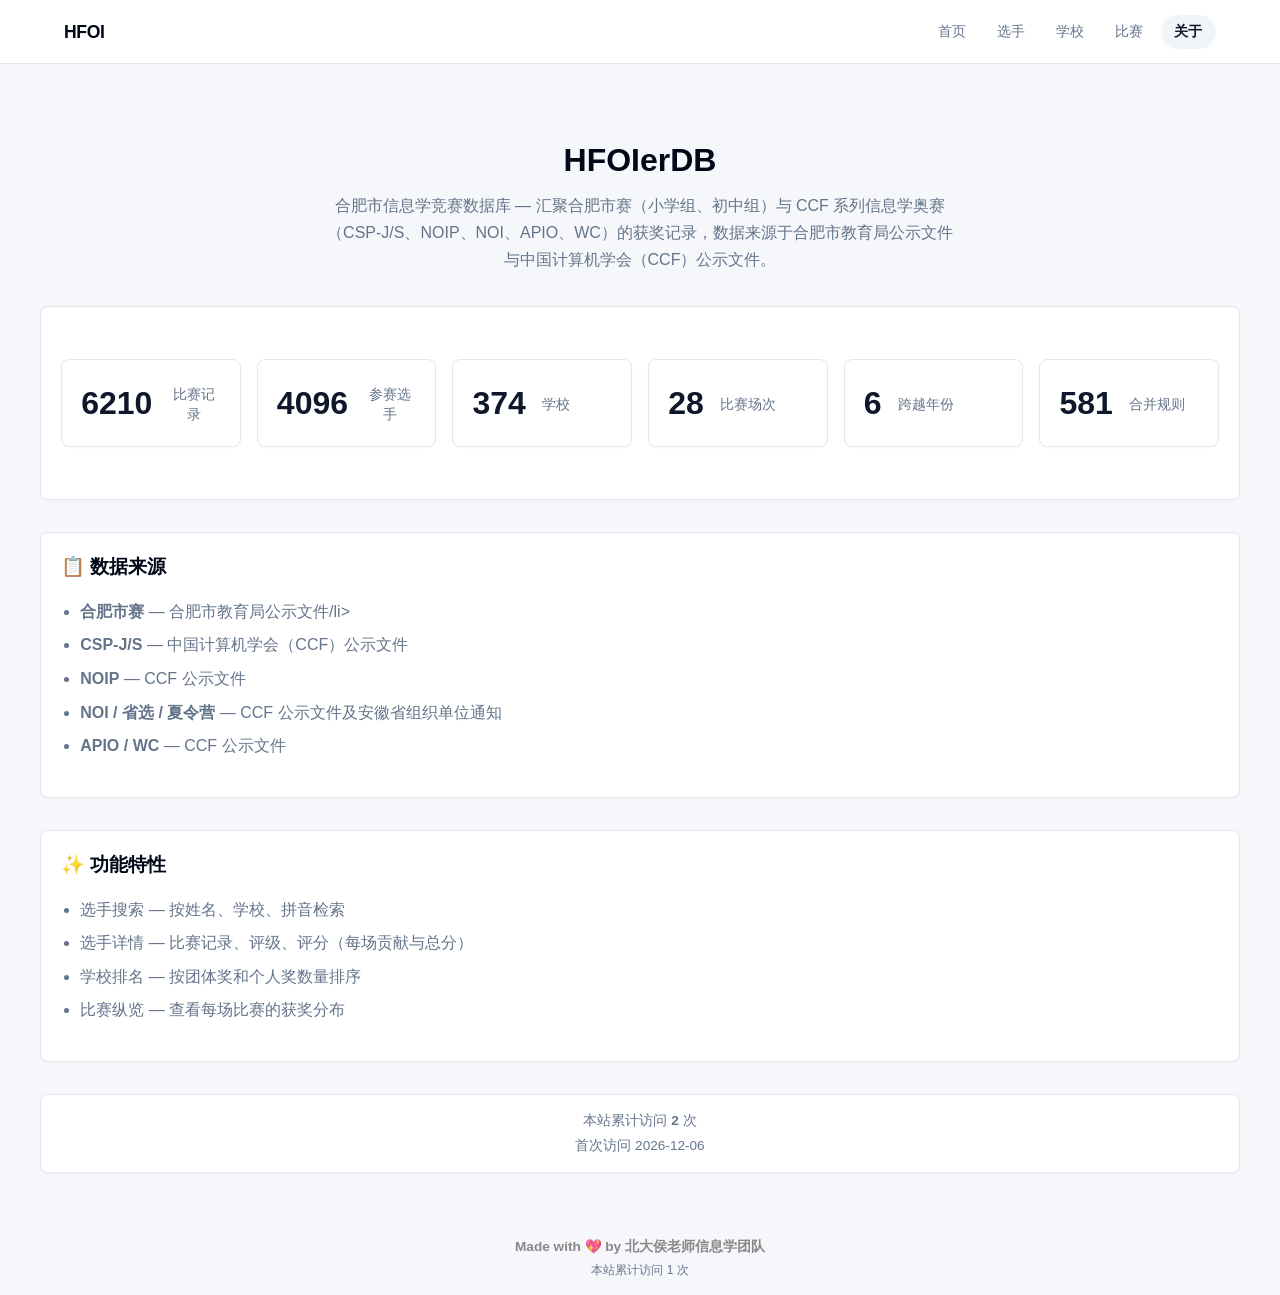
==== hfoi-about.html @ f69800fb "update" ====
<!doctype html>
<html lang="zh-CN">
<head>
  <meta charset="UTF-8"/>
  <meta name="viewport" content="width=device-width, initial-scale=1.0"/>
  <title>HFOIERDB - 关于</title>
  <link rel="stylesheet" href="./styles.css"/>
  <style>
    .about-hero{text-align:center;padding:3rem 1rem 2rem}
    .about-hero h1{font-size:2rem;font-weight:800;margin:0 0 .5rem}
    .about-hero p{color:hsl(var(--muted-foreground));max-width:640px;margin:0 auto;line-height:1.7}
    .stats-grid{display:grid;grid-template-columns:repeat(auto-fit,minmax(150px,1fr));gap:1rem;margin:2rem 0}
    .stat-card{background:hsl(var(--card));border:1px solid hsl(var(--border));border-radius:var(--radius);padding:1.2rem;text-align:center}
    .stat-card .num{font-size:2rem;font-weight:800;color:hsl(var(--primary))}
    .stat-card .label{font-size:.85rem;color:hsl(var(--muted-foreground));margin-top:.3rem}
    .about-section{margin:2rem 0}
    .about-section h2{font-size:1.2rem;font-weight:700;margin:0 0 .8rem}
    .about-section ul{padding-left:1.2rem;color:hsl(var(--muted-foreground));line-height:1.8}
    .about-section li{margin:.3rem 0}
    .visit-info{text-align:center;padding:1rem;font-size:.85rem;color:hsl(var(--muted-foreground))}
  </style>
</head>
<body data-page="about">
<header class="site-header"><div class="container nav-wrap"><a class="brand" href="./index.html">HFOI</a><nav class="nav">
  <a data-nav="home" href="./index.html">首页</a>
  <a data-nav="players" href="./hfoi-players.html">选手</a>
  <a data-nav="schools" href="./hfoi-schools.html">学校</a>
  <a data-nav="contests" href="./hfoi-contests.html">比赛</a>
  <a data-nav="about" href="./hfoi-about.html">关于</a>
</nav></div></header>
<main class="container page">
<div class="about-hero">
  <h1>HFOIerDB</h1>
  <p>合肥市信息学竞赛数据库 — 汇聚合肥市赛（小学组、初中组）与 CCF 系列信息学奥赛（CSP-J/S、NOIP、NOI、APIO、WC）的获奖记录，数据来源于合肥市教育局公示文件与中国计算机学会（CCF）公示文件。</p>
</div>
<div class="panel"><div class="stats-grid" id="statsGrid">
  <div class="stat-card"><span class="num" id="sEntries">—</span><span class="label">比赛记录</span></div>
  <div class="stat-card"><span class="num" id="sPlayers">—</span><span class="label">参赛选手</span></div>
  <div class="stat-card"><span class="num" id="sSchools">—</span><span class="label">学校</span></div>
  <div class="stat-card"><span class="num" id="sContests">—</span><span class="label">比赛场次</span></div>
  <div class="stat-card"><span class="num" id="sYears">—</span><span class="label">跨越年份</span></div>
  <div class="stat-card"><span class="num" id="sMerges">—</span><span class="label">合并规则</span></div>
</div></div>
<div class="about-section panel"><h2>📋 数据来源</h2><ul>
  <li><strong>合肥市赛</strong> — 合肥市教育局公示文件/li>
  <li><strong>CSP-J/S</strong> — 中国计算机学会（CCF）公示文件</li>
  <li><strong>NOIP</strong> — CCF 公示文件</li>
  <li><strong>NOI / 省选 / 夏令营</strong> — CCF 公示文件及安徽省组织单位通知</li>
  <li><strong>APIO / WC</strong> — CCF 公示文件</li>
</ul></div>
<div class="about-section panel"><h2>✨ 功能特性</h2><ul>
  <li>选手搜索 — 按姓名、学校、拼音检索</li>
  <li>选手详情 — 比赛记录、评级、评分（每场贡献与总分）</li>
  <li>学校排名 — 按团体奖和个人奖数量排序</li>
  <li>比赛纵览 — 查看每场比赛的获奖分布</li>
</ul></div>
<div class="panel visit-info" id="visitInfo"><div>加载中⋯</div></div>
</main>
<div class="container footer"><small>Made with 💖 by 北大侯老师信息学团队</small></div>
<script src="./site.js?v=20260621k" defer></script>
<script>
(async function(){
  try{
    const r=await fetch("./data/results.json");
    const d=await r.json();
    const m=await(await fetch("./data/player_merges.json")).json();
    const ns=new Set,ss=new Set,cs=new Set,ys=new Set;
    d.forEach(function(e){ns.add(e.name+"__"+e.school);ss.add(e.school);cs.add(e.contest);if(e.year)ys.add(e.year);});
    document.getElementById("sEntries").textContent=d.length;
    document.getElementById("sPlayers").textContent=ns.size;
    document.getElementById("sSchools").textContent=ss.size;
    document.getElementById("sContests").textContent=cs.size;
    document.getElementById("sYears").textContent=ys.size;
    document.getElementById("sMerges").textContent=m.length;
    var v=localStorage.getItem("hfoi_site_visits")||0;
    var f=localStorage.getItem("hfoi_first");
    if(!f){f=new Date().toISOString().slice(0,10);localStorage.setItem("hfoi_first",f);}
    v=parseInt(v)+1;localStorage.setItem("hfoi_visits",v);
    document.getElementById("visitInfo").innerHTML='<div>本站累计访问 <strong>'+v+'</strong> 次</div><div style="margin-top:4px">首次访问 '+f+'</div>';
  }catch(e){
    document.getElementById("statsGrid").innerHTML='<div class="stat-card" style="grid-column:1/-1;color:hsl(var(--muted-foreground))">加载统计中⋯</div>';
  }
})();
</script>
</body></html>
---- styles.css ----
﻿:root {
  --background: 0 0% 100%;
  --foreground: 222.2 84% 4.9%;
  --card: 0 0% 100%;
  --card-foreground: 222.2 84% 4.9%;
  --primary: 222.2 47.4% 11.2%;
  --primary-foreground: 210 40% 98%;
  --muted: 210 40% 96.1%;
  --muted-foreground: 215.4 16.3% 46.9%;
  --accent: 210 40% 96.1%;
  --accent-foreground: 222.2 47.4% 11.2%;
  --border: 214.3 31.8% 91.4%;
  --ring: 222.2 84% 4.9%;
  --link: 217 91% 60%;
  --radius: 0.5rem;
  --header-height: 64px;
}

* {
  box-sizing: border-box;
}

html {
  -webkit-text-size-adjust: 100%;
  font-feature-settings: normal;
  font-variation-settings: normal;
}

body {
  margin: 0;
  font-family: "Segoe UI", "PingFang SC", "Microsoft YaHei", "Noto Sans SC", sans-serif;
  color: hsl(var(--foreground));
  background-color: #f5f7fa;
  line-height: 1.5;
  -webkit-font-smoothing: antialiased;
}

a {
  color: inherit;
  text-decoration: none;
}

h1, h2, h3 { margin: 0; }
p { margin: 0; }

.container {
  width: 100%;
  max-width: 1200px;
  margin: 0 auto;
  padding: 0 1.5rem;
}

/* ===== Header ===== */
.site-header {
  position: sticky;
  top: 0;
  background: hsla(0, 0%, 100%, 0.92);
  backdrop-filter: blur(8px);
  -webkit-backdrop-filter: blur(8px);
  border-bottom: 1px solid hsl(var(--border));
  z-index: 100;
  height: var(--header-height);
}

.nav-wrap {
  height: var(--header-height);
  display: flex;
  align-items: center;
  justify-content: space-between;
  gap: 1rem;
}

.brand {
  font-size: 1.1rem;
  font-weight: 700;
  color: hsl(var(--foreground));
  letter-spacing: -0.02em;
}

.nav {
  display: flex;
  gap: 0.25rem;
}

.nav a {
  padding: 0.4rem 0.85rem;
  border-radius: 9999px;
  font-size: 0.9rem;
  font-weight: 500;
  color: hsl(var(--muted-foreground));
  transition: all 0.15s ease;
}

.nav a:hover {
  background: hsl(var(--accent));
  color: hsl(var(--accent-foreground));
}

.nav a.active {
  background: hsl(var(--accent));
  color: hsl(var(--primary));
  font-weight: 600;
}

/* ===== Page Layout ===== */
.page {
  padding: 1.5rem 0 2rem;
}

/* ===== Stats Cards Grid ===== */
.stats-grid {
  display: grid;
  grid-template-columns: repeat(3, 1fr);
  gap: 1rem;
  margin-bottom: 1.25rem;
}

.stat-card {
  display: flex;
  align-items: center;
  gap: 1rem;
  background: hsl(var(--card));
  border: 1px solid hsl(var(--border));
  border-radius: var(--radius);
  padding: 1.25rem 1.5rem;
  transition: all 0.15s ease;
  cursor: pointer;
  box-shadow: 0 1px 2px rgba(0,0,0,0.03);
}

.stat-card:hover {
  border-color: hsl(var(--link));
  box-shadow: 0 2px 8px rgba(0,102,255,0.08);
  transform: translateY(-1px);
}

.stat-icon {
  width: 44px;
  height: 44px;
  border-radius: 10px;
  display: flex;
  align-items: center;
  justify-content: center;
  flex-shrink: 0;
}

.stat-icon-blue {
  background: #eef4ff;
  color: #3b82f6;
}

.stat-icon-green {
  background: #ecfdf5;
  color: #10b981;
}

.stat-icon-orange {
  background: #fef7ed;
  color: #f59e0b;
}

.stat-info {
  display: flex;
  flex-direction: column;
  gap: 0.15rem;
}

.stat-value {
  font-size: 1.5rem;
  font-weight: 700;
  line-height: 1.2;
  color: hsl(var(--foreground));
}

.stat-label {
  font-size: 0.85rem;
  color: hsl(var(--muted-foreground));
}

/* ===== Row Split (Notice + Calendar) ===== */
.row-split {
  display: grid;
  grid-template-columns: 1fr 1fr;
  gap: 1rem;
  margin-bottom: 1.25rem;
}

.split-card {
  background: hsl(var(--card));
  border: 1px solid hsl(var(--border));
  border-radius: var(--radius);
  padding: 1.25rem;
  box-shadow: 0 1px 2px rgba(0,0,0,0.03);
}

.split-card-header {
  display: flex;
  align-items: center;
  gap: 0.5rem;
  margin-bottom: 1rem;
}

.split-card-header h2 {
  font-size: 1rem;
  font-weight: 600;
  color: hsl(var(--foreground));
}

.badge {
  display: inline-flex;
  align-items: center;
  font-size: 0.7rem;
  font-weight: 600;
  padding: 0.1rem 0.5rem;
  border-radius: 9999px;
  background: #3b82f6;
  color: #fff;
  line-height: 1.4;
}

.badge-outline {
  background: transparent;
  color: hsl(var(--muted-foreground));
  border: 1px solid hsl(var(--border));
}

/* -- Notice -- */
/* ===== Notice Items ===== */
.notice-list {
  min-height: 60px;
}

.notice-empty {
  color: hsl(var(--muted-foreground));
  font-size: 0.9rem;
  text-align: center;
  padding: 1rem 0;
}

.notice-item {
  padding: 0.6rem 0;
  border-bottom: 1px solid hsl(var(--border));
}

.notice-item:last-child {
  border-bottom: none;
}

.notice-title {
  font-size: 0.9rem;
  font-weight: 600;
  color: hsl(var(--foreground));
  margin-bottom: 0.2rem;
}

.notice-date {
  font-size: 0.75rem;
  color: hsl(var(--muted-foreground));
  display: inline-block;
  margin-bottom: 0.2rem;
}

.notice-content {
  font-size: 0.85rem;
  color: hsl(var(--muted-foreground));
  line-height: 1.5;
}

/* -- Calendar -- */
.calendar-month-header {
  text-align: center;
  margin-bottom: 0.6rem;
}

.calendar-month-label {
  font-size: 0.9rem;
  font-weight: 600;
  color: hsl(var(--foreground));
}

.calendar-weekdays {
  display: grid;
  grid-template-columns: repeat(7, 1fr);
  text-align: center;
  font-size: 0.75rem;
  font-weight: 500;
  color: hsl(var(--muted-foreground));
  margin-bottom: 0.25rem;
}

.calendar-days {
  display: grid;
  grid-template-columns: repeat(7, 1fr);
  text-align: center;
  gap: 2px;
  margin-bottom: 0.75rem;
}

.calendar-day {
  padding: 0.3rem 0;
  font-size: 0.8rem;
  border-radius: 6px;
  color: hsl(var(--foreground));
  transition: background 0.1s;
}

.calendar-day.today {
  background: #3b82f6;
  color: #fff;
  font-weight: 600;
}

.calendar-day.other-month {
  color: #d1d5db;
}

.calendar-events {
  border-top: 1px solid hsl(var(--border));
  padding-top: 0.6rem;
}

.calendar-event {
  display: flex;
  align-items: center;
  gap: 0.4rem;
  font-size: 0.8rem;
  color: hsl(var(--muted-foreground));
}

.event-dot {
  width: 6px;
  height: 6px;
  border-radius: 50%;
  background: #3b82f6;
  flex-shrink: 0;
}

/* ===== Rank Section ===== */
.rank-section {
  margin-bottom: 1.25rem;
}

.rank-header {
  display: flex;
  align-items: center;
  justify-content: space-between;
  margin-bottom: 0.85rem;
}

.rank-header h2 {
  font-size: 1.1rem;
  font-weight: 600;
}

/* ===== Tab Group ===== */
.tab-group {
  display: inline-flex;
  background: #f0f2f5;
  border-radius: 8px;
  padding: 2px;
}

.tab-btn {
  border: none;
  background: transparent;
  font-size: 0.85rem;
  font-weight: 500;
  padding: 0.35rem 1rem;
  border-radius: 6px;
  color: hsl(var(--muted-foreground));
  cursor: pointer;
  transition: all 0.15s ease;
}

.tab-btn.active {
  background: hsl(var(--card));
  color: hsl(var(--primary));
  font-weight: 600;
  box-shadow: 0 1px 2px rgba(0,0,0,0.05);
}

.tab-btn:hover:not(.active) {
  color: hsl(var(--foreground));
}

/* ===== Panel (shared with other pages) ===== */
.panel {
  background: hsl(var(--card));
  border: 1px solid hsl(var(--border));
  border-radius: var(--radius);
  padding: 1.25rem;
  margin-bottom: 1rem;
  box-shadow: 0 1px 2px rgba(0,0,0,0.03);
}

.panel h1 {
  font-size: 1.2rem;
  font-weight: 700;
  margin-bottom: 0.25rem;
}

.sub {
  color: hsl(var(--muted-foreground));
  font-size: 0.9rem;
}

/* ===== Summary ===== */
.summary {
  color: hsl(var(--muted-foreground));
  font-size: 0.85rem;
  margin-bottom: 0.6rem;
}

/* ===== Table ===== */
.table-wrap {
  overflow-x: auto;
}

table {
  width: 100%;
  border-collapse: collapse;
  font-size: 0.9rem;
}

th, td {
  text-align: left;
  border-bottom: 1px solid hsl(var(--border));
  padding: 0.7rem 0.5rem;
}

th {
  font-weight: 600;
  color: hsl(var(--muted-foreground));
  font-size: 0.8rem;
  text-transform: uppercase;
  letter-spacing: 0.02em;
  background: transparent;
}

tr:last-child td {
  border-bottom: none;
}

tr:hover td {
  background: hsl(var(--muted));
}

.empty {
  text-align: center;
  color: hsl(var(--muted-foreground));
  padding: 1.5rem 0.5rem;
}

.table-link {
  color: hsl(var(--link));
}

.table-link:hover {
  text-decoration: underline;
}

/* ===== Quick Links ===== */
.quick-links {
  display: flex;
  gap: 0.5rem;
  justify-content: center;
  flex-wrap: wrap;
  padding: 0.5rem 0;
}

.quick-link {
  display: inline-flex;
  align-items: center;
  gap: 0.35rem;
  padding: 0.5rem 1rem;
  font-size: 0.85rem;
  font-weight: 500;
  color: hsl(var(--muted-foreground));
  border: 1px solid hsl(var(--border));
  border-radius: var(--radius);
  transition: all 0.15s ease;
}

.quick-link:hover {
  color: hsl(var(--link));
  border-color: hsl(var(--link));
  background: #eef4ff;
}

/* ===== Footer ===== */
.footer {
  padding: 1rem 1.5rem;
  text-align: center;
  color: hsl(var(--muted-foreground));
  font-size: 0.8rem;
}

/* ===== Controls (shared with other pages) ===== */
.controls-home, .controls-basic {
  display: flex;
  gap: 0.7rem;
  align-items: end;
}

.field {
  display: flex;
  flex-direction: column;
  gap: 0.35rem;
}

.field.grow {
  flex: 1;
}

label {
  font-size: 0.85rem;
  font-weight: 500;
  color: hsl(var(--muted-foreground));
}

input[type="search"],
input[type="text"] {
  height: 2.5rem;
  border: 1px solid hsl(var(--border));
  border-radius: var(--radius);
  padding: 0 0.85rem;
  font-size: 0.9rem;
  background: hsl(var(--card));
  color: hsl(var(--foreground));
  transition: border-color 0.15s ease, box-shadow 0.15s ease;
}

input:focus {
  outline: none;
  border-color: #3b82f6;
  box-shadow: 0 0 0 3px rgba(59, 130, 246, 0.1);
}

input::placeholder {
  color: hsl(var(--muted-foreground));
  opacity: 0.6;
}

/* ===== Responsive ===== */
@media (max-width: 768px) {
  .container {
    padding: 0 1rem;
  }

  .stats-grid {
    grid-template-columns: 1fr;
    gap: 0.75rem;
  }

  .row-split {
    grid-template-columns: 1fr;
  }

  .rank-header {
    flex-direction: column;
    align-items: flex-start;
    gap: 0.5rem;
  }

  .nav-wrap {
    flex-direction: column;
    align-items: flex-start;
    height: auto;
    padding: 0.6rem 0;
  }

  .nav a {
    padding: 0.35rem 0.6rem;
    font-size: 0.85rem;
  }

  .quick-links {
    flex-direction: column;
    align-items: stretch;
  }

  .quick-link {
    justify-content: center;
  }

  .controls-home, .controls-basic {
    flex-direction: column;
    align-items: stretch;
  }

  .stat-card {
    padding: 1rem;
  }
}
.notice-link {
  color: hsl(var(--link));
  text-decoration: none;
}

.notice-link:hover {
  text-decoration: underline;
}

/* ===== Pagination ===== */
.pagination {
  display: flex;
  align-items: center;
  justify-content: center;
  gap: 0.3rem;
  padding: 1rem 0 0.8rem;
  flex-wrap: wrap;
  position: sticky;
  bottom: 0;
  background: hsl(var(--card));
  z-index: 10;
}

.page-btn {
  display: inline-flex;
  align-items: center;
  justify-content: center;
  min-width: 2rem;
  height: 2rem;
  padding: 0 0.5rem;
  font-size: 0.82rem;
  font-weight: 500;
  border: 1px solid hsl(var(--border));
  border-radius: var(--radius);
  background: hsl(var(--card));
  color: hsl(var(--foreground));
  cursor: pointer;
  transition: all 0.12s ease;
}

.page-btn:hover {
  border-color: #3b82f6;
  color: #3b82f6;
}

.page-btn.active {
  background: #3b82f6;
  color: #fff;
  border-color: #3b82f6;
}
/* ===== Player Profile ===== */
.profile-panel {
  display: flex;
  flex-wrap: wrap;
  gap: 0 2rem;
}
.profile-item {
  display: flex;
  align-items: center;
  gap: 0.4rem;
  padding: 0.3rem 0;
}
.profile-label {
  font-weight: 600;
  font-size: 0.85rem;
  color: hsl(var(--muted-foreground));
}
.profile-value {
  font-size: 0.9rem;
  font-family: monospace;
}
/* Rating colors for player names */
.table-link.rl-default { color: inherit; }
.table-link.rl-4 { color: #808080; }
.table-link.rl-5 { color: #008000; }
.table-link.rl-6 { color: #03a89e; }
.table-link.rl-7 { color: #0000ff; }
.table-link.rl-8 { color: #aa00aa; }
.table-link.rl-9 { color: #ff8c00; }
.table-link.rl-10 { color: #ff0000; }

/* Non-link rating colors */
.rl-default { color: inherit; }
.rl-4 { color: #808080; }
.rl-5 { color: #008000; }
.rl-6 { color: #03a89e; }
.rl-7 { color: #0000ff; }
.rl-8 { color: #aa00aa; }
.rl-9 { color: #ff8c00; }
.rl-10 { color: #ff0000; }

.footer small { font-weight: 700; color: #888; font-size: 0.85rem; }

/* Achievement tags */
.achievement-tag { display: inline-block; padding: 3px 10px; margin: 2px 4px; border-radius: 12px; font-size: 0.85rem; font-weight: 600; background: #f0f0f0; color: #333; }

.achievement-grid { display: grid; grid-template-columns: repeat(auto-fill, minmax(140px, 1fr)); gap: 12px; padding: 10px 0; }
.achievement-card { background: #f5f5f5; border-radius: 8px; padding: 15px 10px; text-align: center; font-size: 0.9rem; font-weight: 600; color: #333; border: 1px solid #e0e0e0; }
.achievement-card:hover { background: #eee; transform: translateY(-2px); box-shadow: 0 2px 8px rgba(0,0,0,0.1); transition: all 0.2s; }
/* Achievement panel consistency */
#playerAchievementPanel h2 { margin: 0 0 10px; font-size: 1rem; }
/* Sort indicators */
th.sort-asc::after { content: " ▲"; font-size: 0.7em; }
th.sort-desc::after { content: " ▼"; font-size: 0.7em; }
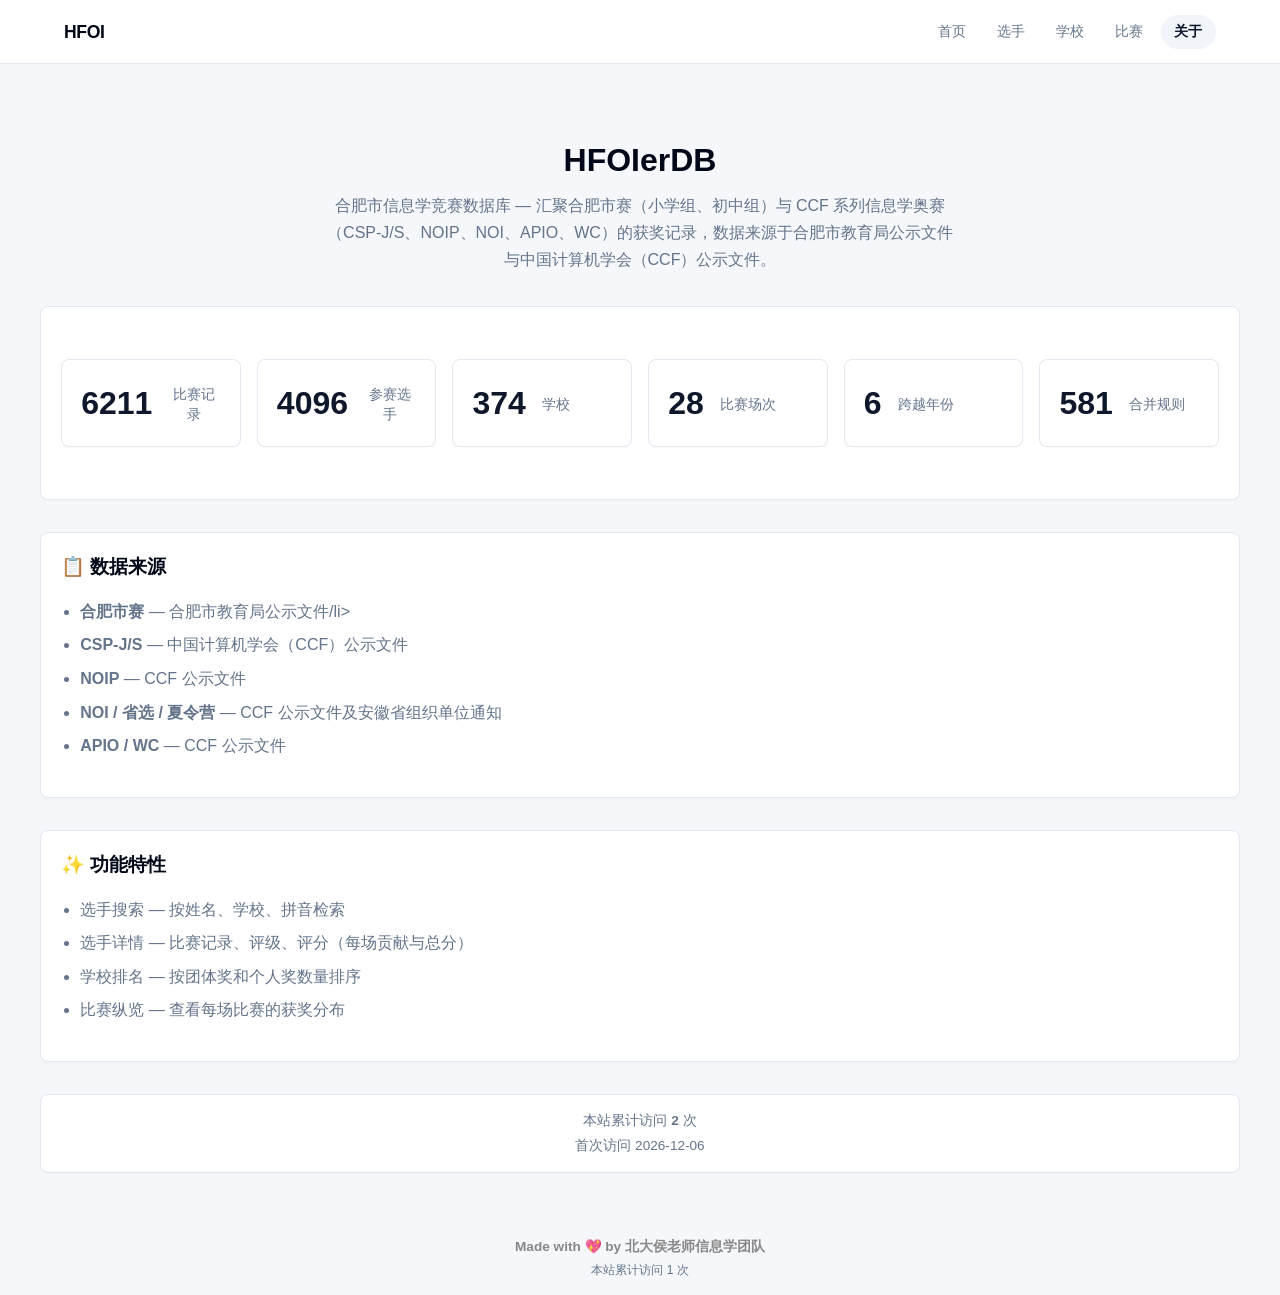
==== commit fe808539: "丁祥呈合并 + 吴一鸣补录 + 关于页面 + 访问统计 + 评分公式更新" ====
--- a/hfoi-about.html
+++ b/hfoi-about.html
@@ -57,7 +57,7 @@
 <div class="panel visit-info" id="visitInfo"><div>加载中⋯</div></div>
 </main>
 <div class="container footer"><small>Made with 💖 by 北大侯老师信息学团队</small></div>
-<script src="./site.js?v=20260621k" defer></script>
+<script src="./site.js?v=20260711a" defer></script>
 <script>
 (async function(){
   try{
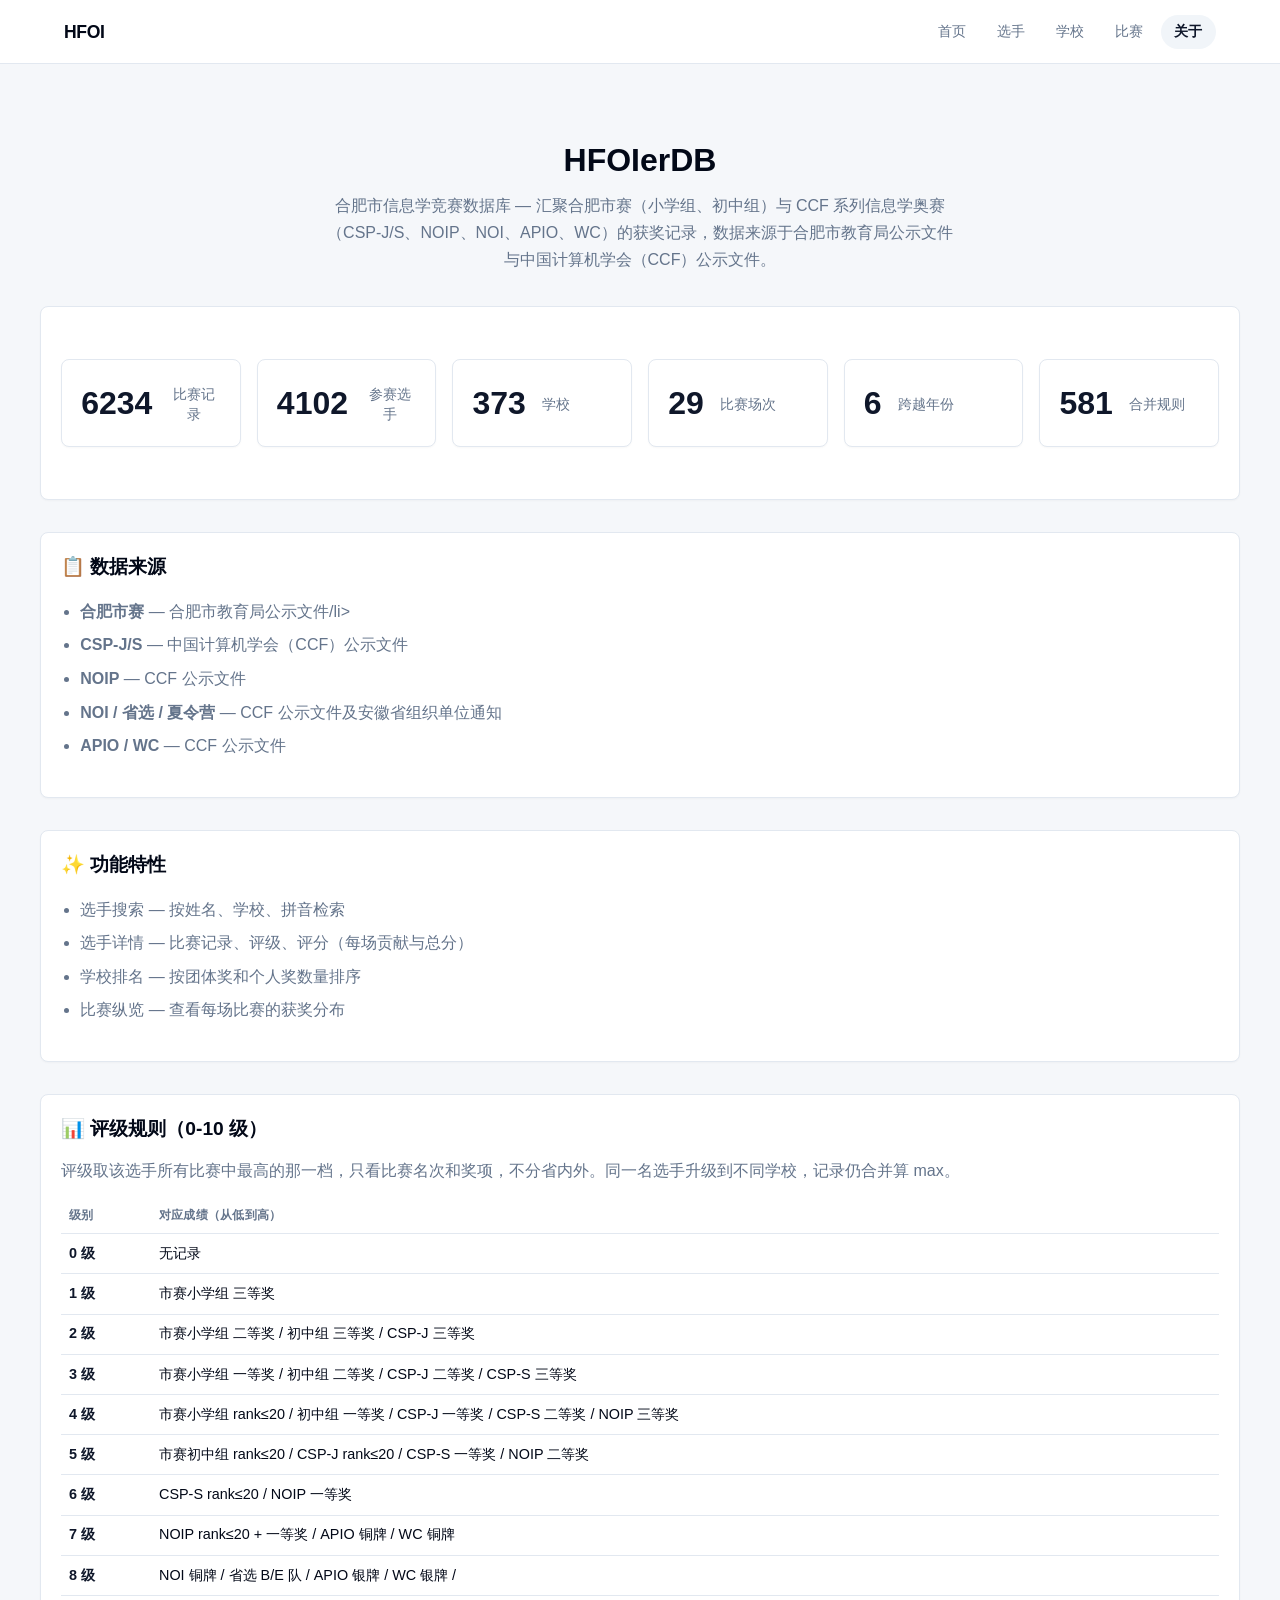
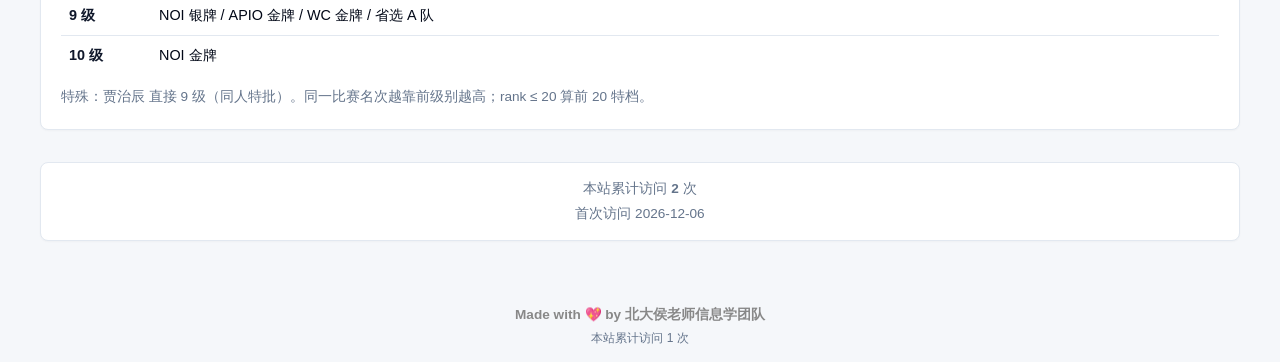
==== commit d434abc5: "docs+data: add rating-rules panel to About page + 许文昊 disambiguate Two unrelated cleanups in one com" ====
--- a/hfoi-about.html
+++ b/hfoi-about.html
@@ -54,6 +54,26 @@
   <li>学校排名 — 按团体奖和个人奖数量排序</li>
   <li>比赛纵览 — 查看每场比赛的获奖分布</li>
 </ul></div>
+<div class="about-section panel"><h2>📊 评级规则（0-10 级）</h2>
+<p style="color:hsl(var(--muted-foreground));line-height:1.7;margin:0 0 .8rem">评级取该选手所有比赛中最高的那一档，只看比赛名次和奖项，不分省内外。同一名选手升级到不同学校，记录仍合并算 max。</p>
+<table class="rating-table">
+  <thead><tr><th>级别</th><th>对应成绩（从低到高）</th></tr></thead>
+  <tbody>
+    <tr><td><b>0 级</b></td><td>无记录</td></tr>
+    <tr><td><b>1 级</b></td><td>市赛小学组 三等奖</td></tr>
+    <tr><td><b>2 级</b></td><td>市赛小学组 二等奖 / 初中组 三等奖 / CSP-J 三等奖</td></tr>
+    <tr><td><b>3 级</b></td><td>市赛小学组 一等奖 / 初中组 二等奖 / CSP-J 二等奖 / CSP-S 三等奖</td></tr>
+    <tr><td><b>4 级</b></td><td>市赛小学组 rank≤20 / 初中组 一等奖 / CSP-J 一等奖 / CSP-S 二等奖 / NOIP 三等奖</td></tr>
+    <tr><td><b>5 级</b></td><td>市赛初中组 rank≤20 / CSP-J rank≤20 / CSP-S 一等奖 / NOIP 二等奖</td></tr>
+    <tr><td><b>6 级</b></td><td>CSP-S rank≤20 / NOIP 一等奖</td></tr>
+    <tr><td><b>7 级</b></td><td>NOIP rank≤20 + 一等奖 / APIO 铜牌 / WC 铜牌</td></tr>
+    <tr><td><b>8 级</b></td><td>NOI 铜牌 / 省选 B/E 队 / APIO 银牌 / WC 银牌 / </td></tr>
+    <tr><td><b>9 级</b></td><td>NOI 银牌 / APIO 金牌 / WC 金牌 / 省选 A 队</td></tr>
+    <tr><td><b>10 级</b></td><td>NOI 金牌</td></tr>
+  </tbody>
+</table>
+<p style="color:hsl(var(--muted-foreground));font-size:.85rem;line-height:1.7;margin:.6rem 0 0">特殊：<code>贾治辰</code> 直接 9 级（同人特批）。同一比赛名次越靠前级别越高；rank ≤ 20 算前 20 特档。</p>
+</div>
 <div class="panel visit-info" id="visitInfo"><div>加载中⋯</div></div>
 </main>
 <div class="container footer"><small>Made with 💖 by 北大侯老师信息学团队</small></div>
--- a/styles.css
+++ b/styles.css
@@ -696,3 +696,77 @@
 /* Sort indicators */
 th.sort-asc::after { content: " ▲"; font-size: 0.7em; }
 th.sort-desc::after { content: " ▼"; font-size: 0.7em; }
+
+/* ===== School Detail: hide team-award columns on high tab ===== */
+#schoolDetailTable.hide-team-awards th:nth-child(2),
+#schoolDetailTable.hide-team-awards th:nth-child(3),
+#schoolDetailTable.hide-team-awards th:nth-child(4),
+#schoolDetailTable.hide-team-awards td:nth-child(2),
+#schoolDetailTable.hide-team-awards td:nth-child(3),
+#schoolDetailTable.hide-team-awards td:nth-child(4) {
+  display: none;
+}
+
+/* ===== School List: hide all award columns on high tab (keep 排名 + 学校名) ===== */
+#schoolsTable.hide-awards th:nth-child(n+3),
+#schoolsTable.hide-awards td:nth-child(n+3) {
+  display: none;
+}
+
+/* ===== About: rating table ===== */
+.rating-table {
+  width: 100%;
+  border-collapse: collapse;
+  font-size: 0.9rem;
+  margin-top: 0.4rem;
+}
+.rating-table th,
+.rating-table td {
+  text-align: left;
+  padding: 0.55rem 0.5rem;
+  border-bottom: 1px solid hsl(var(--border));
+  vertical-align: top;
+}
+.rating-table th {
+  font-weight: 600;
+  color: hsl(var(--muted-foreground));
+  font-size: 0.78rem;
+  text-transform: uppercase;
+  letter-spacing: 0.02em;
+  background: transparent;
+}
+.rating-table td:first-child {
+  width: 90px;
+  color: hsl(var(--primary));
+  font-weight: 600;
+}
+.rating-table tr:last-child td {
+  border-bottom: none;
+}
+
+/* ===== School Detail: chart + player list ===== */
+.school-chart {
+  width: 100%;
+  height: 420px;
+  margin-top: 0.5rem;
+}
+.chart-empty {
+  text-align: center;
+  color: hsl(var(--muted-foreground));
+  padding: 2rem 0;
+  font-size: 0.9rem;
+}
+.rank-header h2 {
+  font-size: 1.05rem;
+  font-weight: 700;
+}
+.rank-header .tab-group {
+  flex-wrap: wrap;
+  max-width: 100%;
+  justify-content: flex-end;
+}
+@media (max-width: 768px) {
+  .school-chart { height: 300px; }
+  .rank-header { flex-direction: column; align-items: flex-start; }
+  .rank-header .tab-group { justify-content: flex-start; }
+}
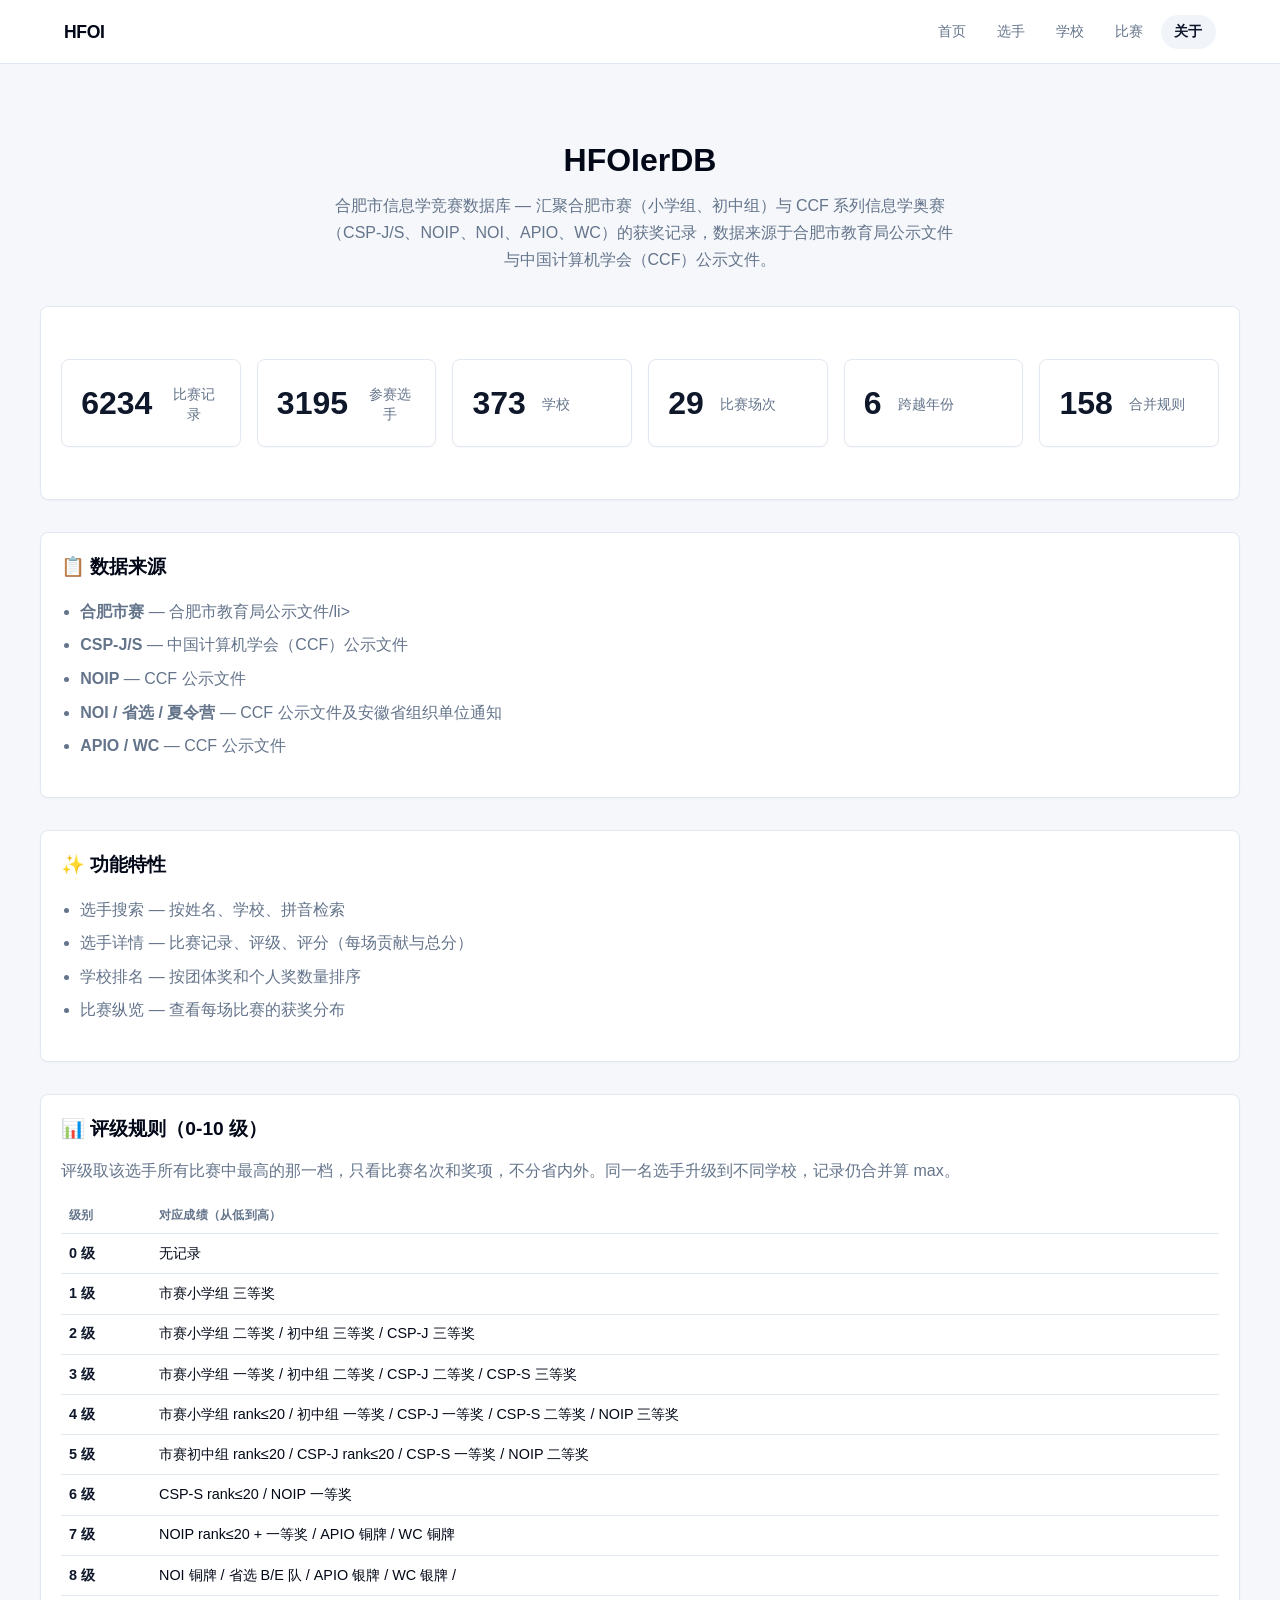
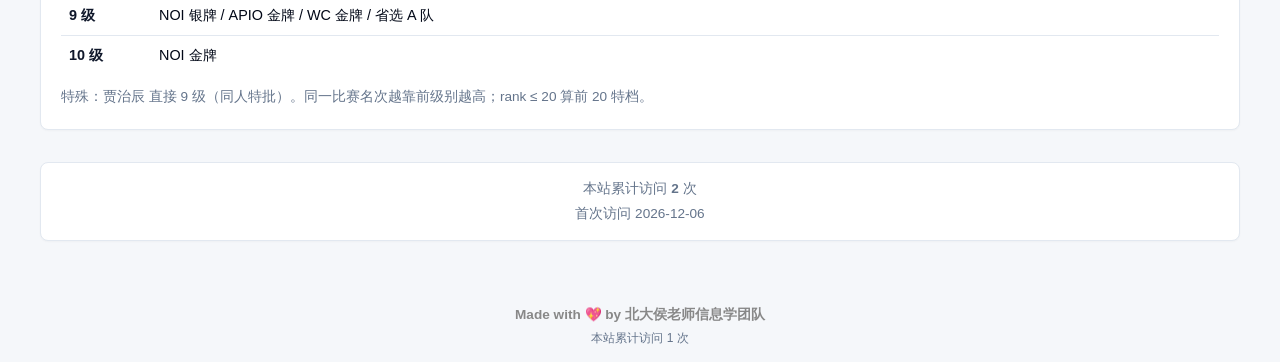
==== commit e90d71d5: "﻿refactor: switch player model from name+school to student_id (sid) - Add `data/students.json`: 3195" ====
--- a/hfoi-about.html
+++ b/hfoi-about.html
@@ -83,15 +83,19 @@
   try{
     const r=await fetch("./data/results.json");
     const d=await r.json();
-    const m=await(await fetch("./data/player_merges.json")).json();
-    const ns=new Set,ss=new Set,cs=new Set,ys=new Set;
-    d.forEach(function(e){ns.add(e.name+"__"+e.school);ss.add(e.school);cs.add(e.contest);if(e.year)ys.add(e.year);});
+    const s=await(await fetch("./data/students.json")).json();
+    const ss=new Set,cs=new Set,ys=new Set;
+    d.forEach(function(e){ss.add(e.school);cs.add(e.contest);if(e.year)ys.add(e.year);});
     document.getElementById("sEntries").textContent=d.length;
-    document.getElementById("sPlayers").textContent=ns.size;
+    document.getElementById("sPlayers").textContent=s.length;
     document.getElementById("sSchools").textContent=ss.size;
     document.getElementById("sContests").textContent=cs.size;
     document.getElementById("sYears").textContent=ys.size;
-    document.getElementById("sMerges").textContent=m.length;
+    // 跨校合并组数:按 name 聚合,同一 name 出现多个 student 即为合并组
+    var nameSids = {};
+    s.forEach(function(st){ nameSids[st.name] = (nameSids[st.name] || 0) + 1; });
+    var mergeGroups = Object.values(nameSids).filter(function(n){ return n > 1; }).length;
+    document.getElementById("sMerges").textContent=mergeGroups;
     var v=localStorage.getItem("hfoi_site_visits")||0;
     var f=localStorage.getItem("hfoi_first");
     if(!f){f=new Date().toISOString().slice(0,10);localStorage.setItem("hfoi_first",f);}
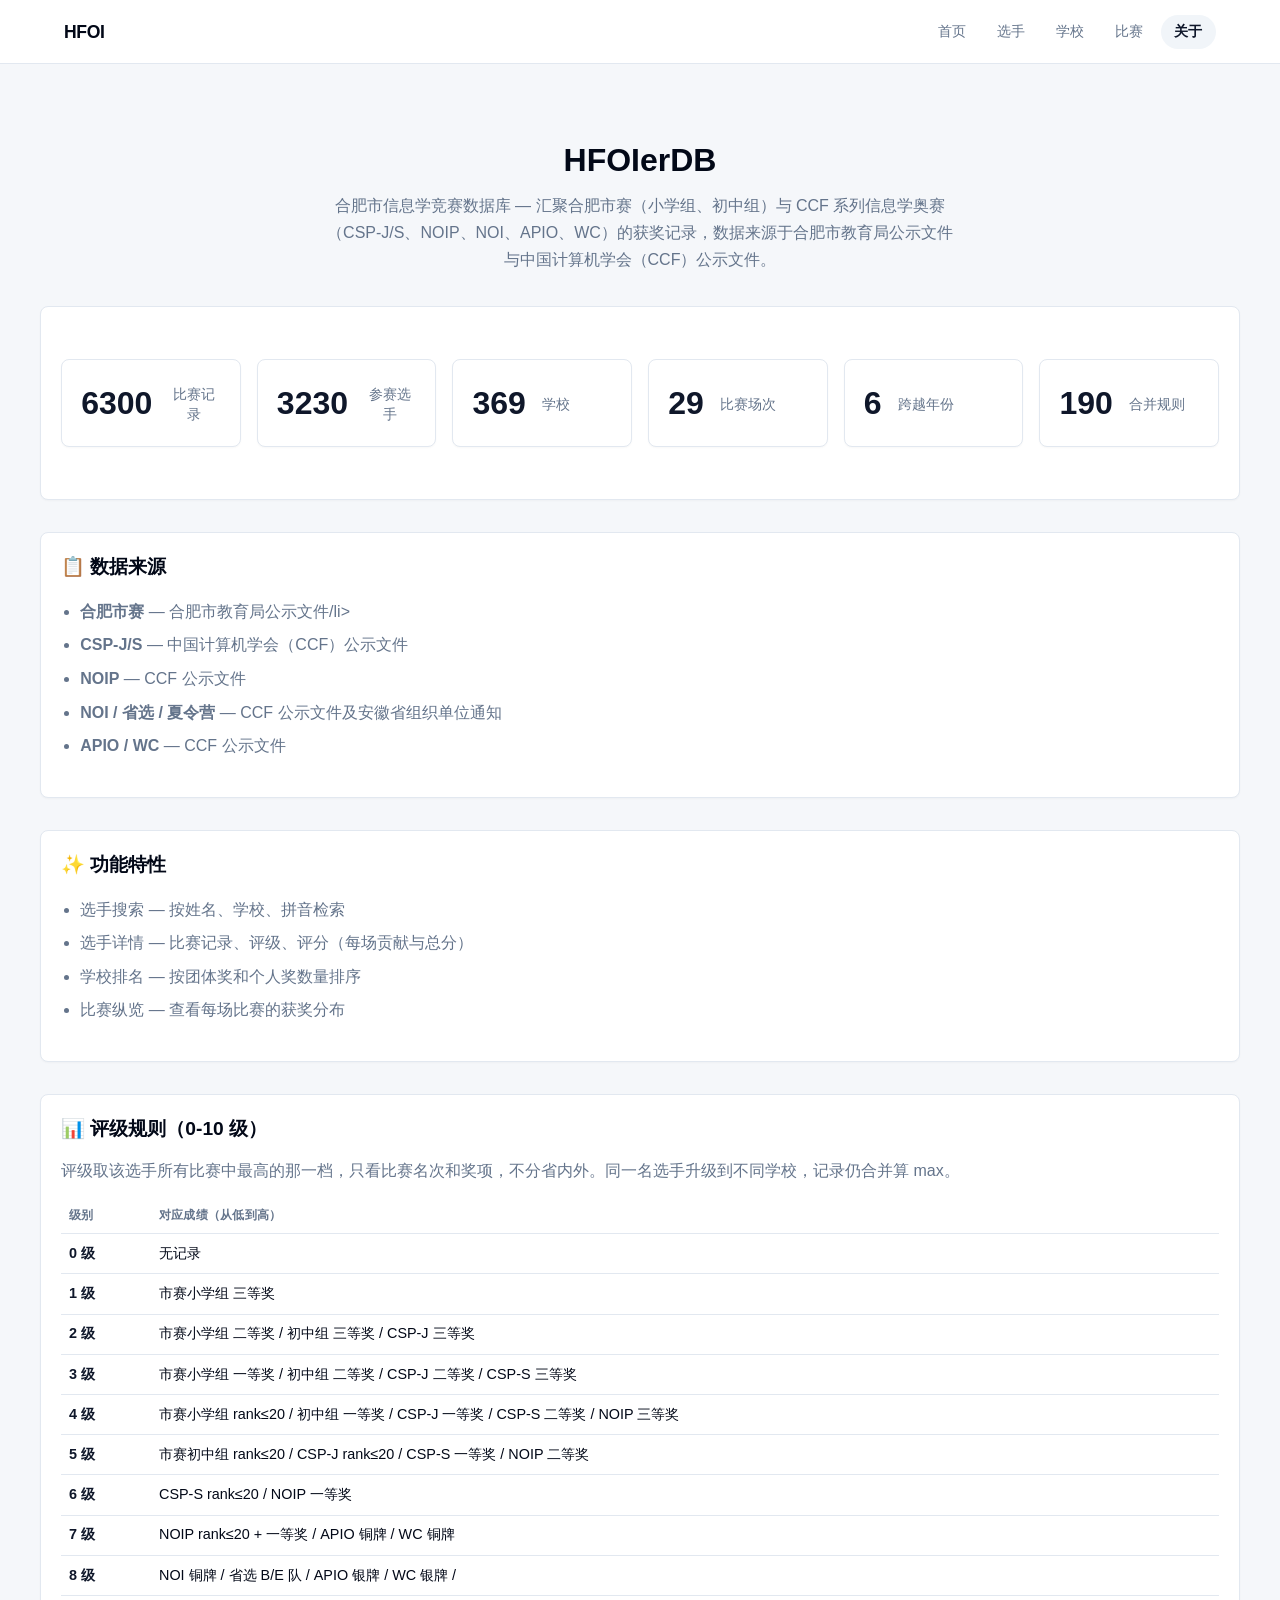
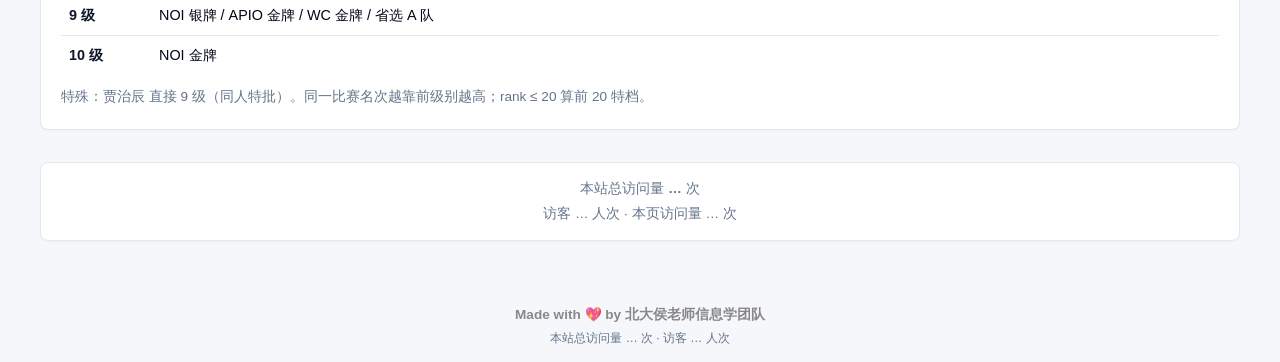
==== commit 2189ea21: "feat: 访问统计改用 busuanzi 公共计数（全站 PV/UV 共享）" ====
--- a/hfoi-about.html
+++ b/hfoi-about.html
@@ -96,14 +96,10 @@
     s.forEach(function(st){ nameSids[st.name] = (nameSids[st.name] || 0) + 1; });
     var mergeGroups = Object.values(nameSids).filter(function(n){ return n > 1; }).length;
     document.getElementById("sMerges").textContent=mergeGroups;
-    var v=localStorage.getItem("hfoi_site_visits")||0;
-    var f=localStorage.getItem("hfoi_first");
-    if(!f){f=new Date().toISOString().slice(0,10);localStorage.setItem("hfoi_first",f);}
-    v=parseInt(v)+1;localStorage.setItem("hfoi_visits",v);
-    document.getElementById("visitInfo").innerHTML='<div>本站累计访问 <strong>'+v+'</strong> 次</div><div style="margin-top:4px">首次访问 '+f+'</div>';
+    document.getElementById("visitInfo").innerHTML='<div>本站总访问量 <strong id="busuanzi_value_site_pv">…</strong> 次</div><div style="margin-top:4px">访客 <span id="busuanzi_value_site_uv">…</span> 人次 · 本页访问量 <span id="busuanzi_value_page_pv">…</span> 次</div>';
   }catch(e){
     document.getElementById("statsGrid").innerHTML='<div class="stat-card" style="grid-column:1/-1;color:hsl(var(--muted-foreground))">加载统计中⋯</div>';
   }
 })();
 </script>
-</body></html>+</body></html>
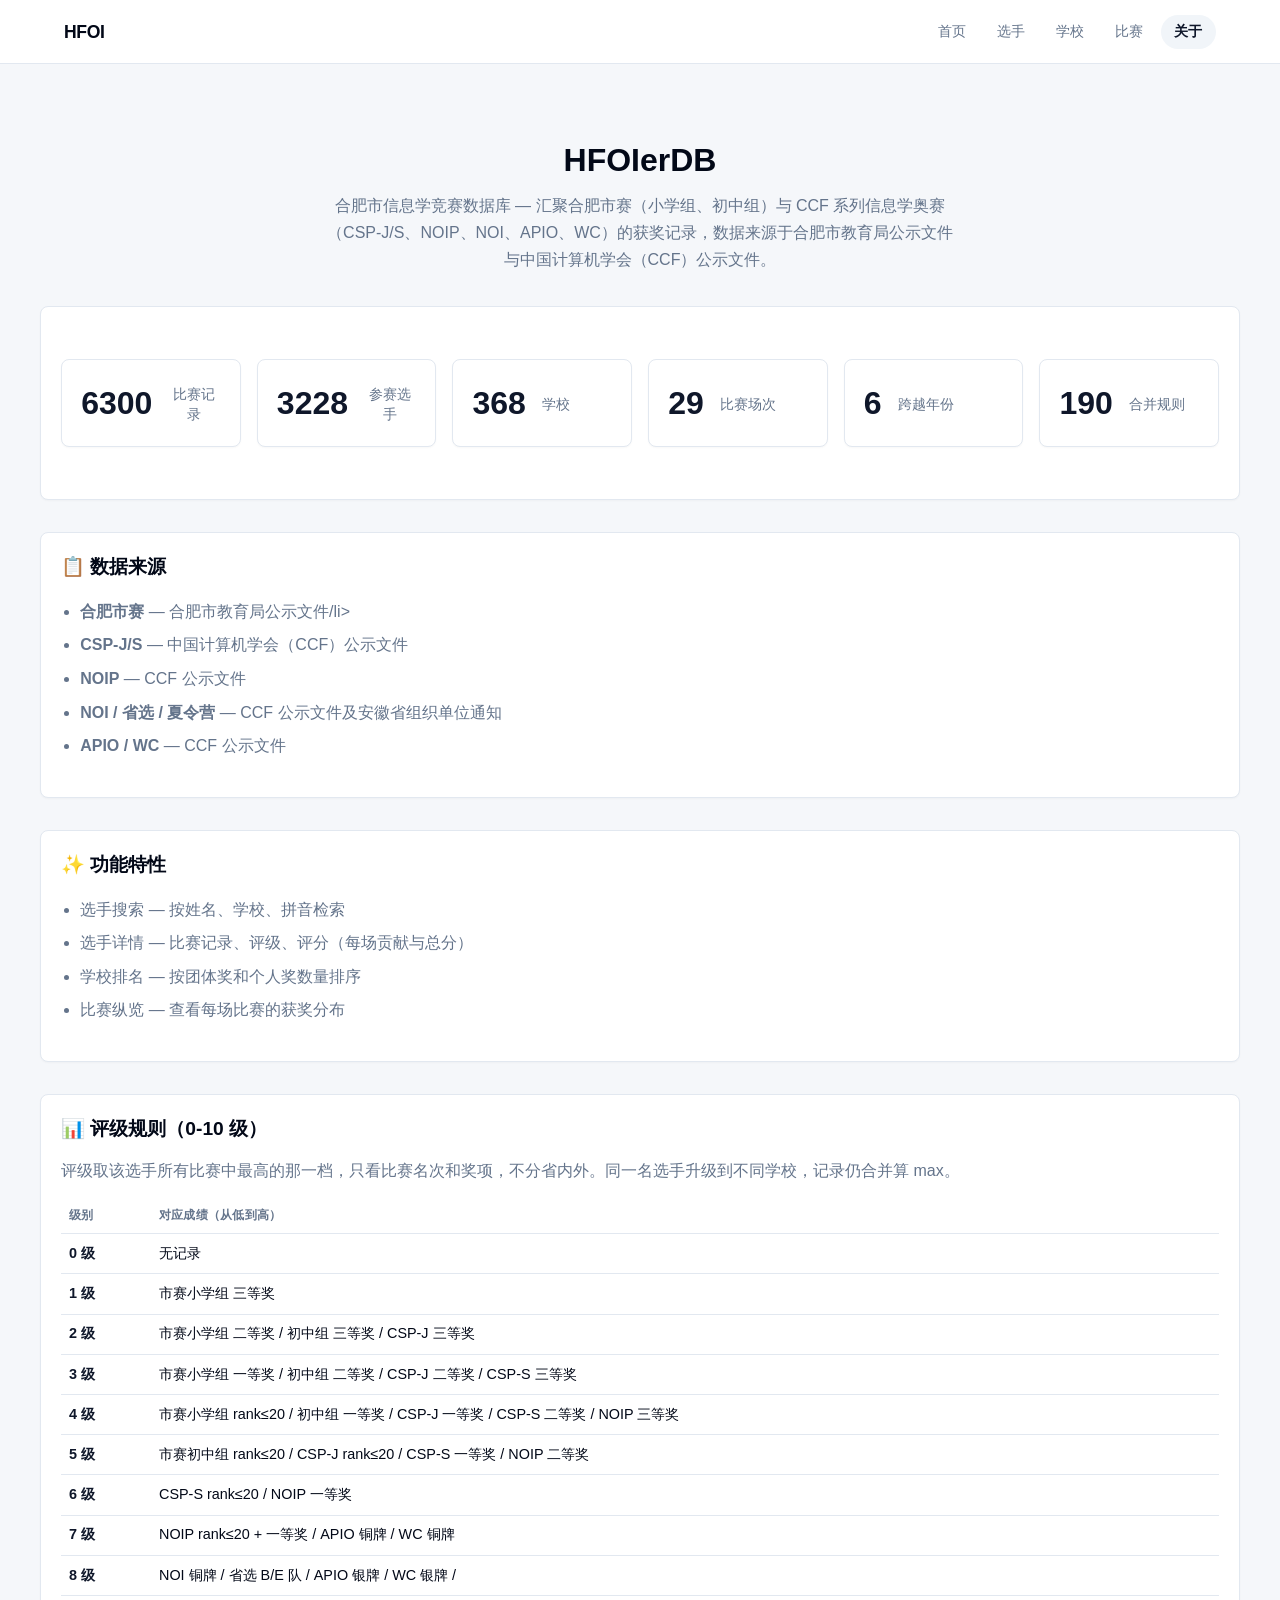
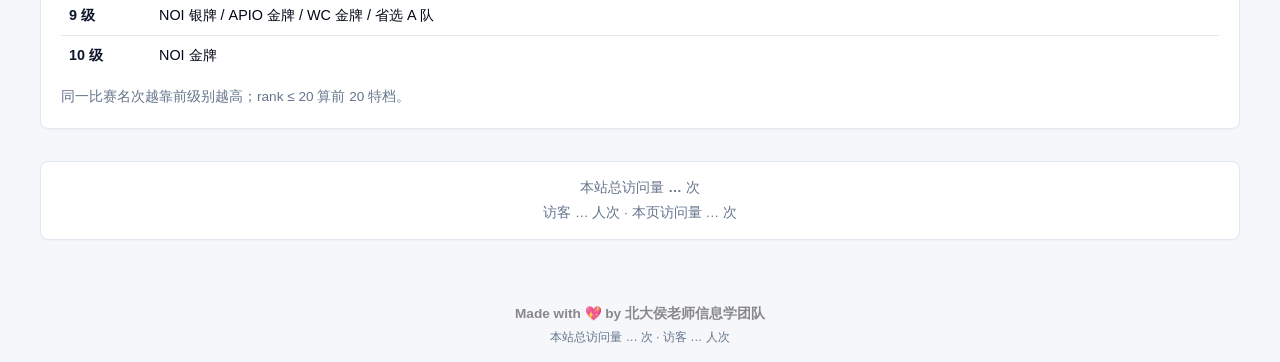
==== commit 4e1af06f: "Remove player-specific rating override and about note" ====
--- a/hfoi-about.html
+++ b/hfoi-about.html
@@ -72,7 +72,7 @@
     <tr><td><b>10 级</b></td><td>NOI 金牌</td></tr>
   </tbody>
 </table>
-<p style="color:hsl(var(--muted-foreground));font-size:.85rem;line-height:1.7;margin:.6rem 0 0">特殊：<code>贾治辰</code> 直接 9 级（同人特批）。同一比赛名次越靠前级别越高；rank ≤ 20 算前 20 特档。</p>
+<p style="color:hsl(var(--muted-foreground));font-size:.85rem;line-height:1.7;margin:.6rem 0 0">同一比赛名次越靠前级别越高；rank ≤ 20 算前 20 特档。</p>
 </div>
 <div class="panel visit-info" id="visitInfo"><div>加载中⋯</div></div>
 </main>
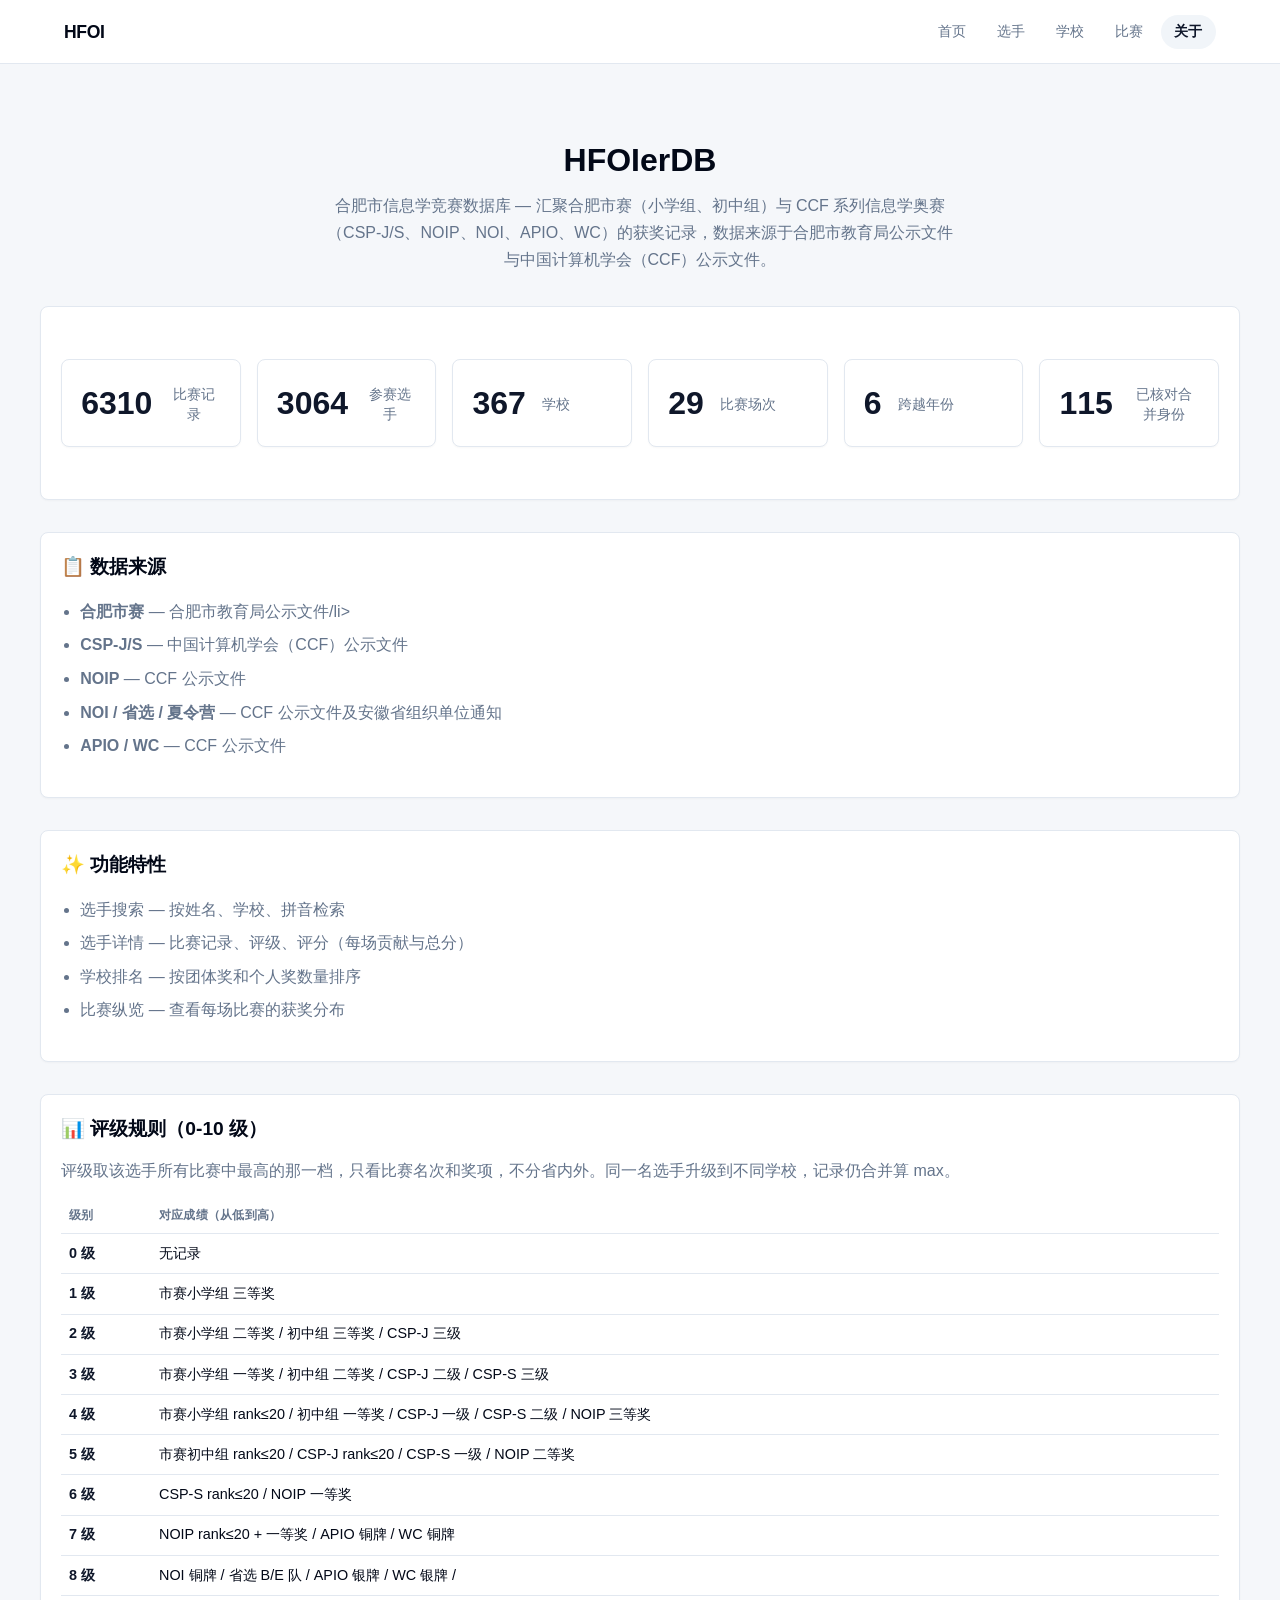
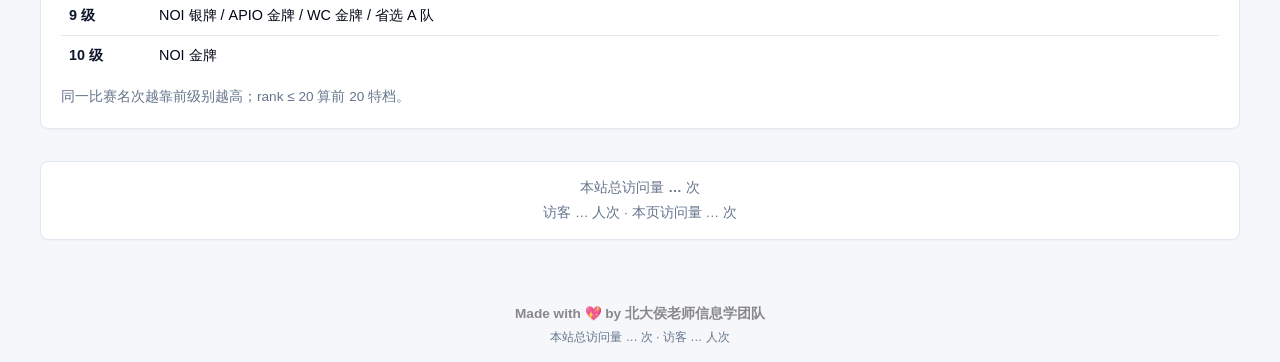
==== commit ffb71bbc: "完善身份管理并补齐 2024 CSP-S 三级成绩" ====
--- a/hfoi-about.html
+++ b/hfoi-about.html
@@ -39,7 +39,7 @@
   <div class="stat-card"><span class="num" id="sSchools">—</span><span class="label">学校</span></div>
   <div class="stat-card"><span class="num" id="sContests">—</span><span class="label">比赛场次</span></div>
   <div class="stat-card"><span class="num" id="sYears">—</span><span class="label">跨越年份</span></div>
-  <div class="stat-card"><span class="num" id="sMerges">—</span><span class="label">合并规则</span></div>
+  <div class="stat-card"><span class="num" id="sMerges">—</span><span class="label">已核对合并身份</span></div>
 </div></div>
 <div class="about-section panel"><h2>📋 数据来源</h2><ul>
   <li><strong>合肥市赛</strong> — 合肥市教育局公示文件/li>
@@ -61,10 +61,10 @@
   <tbody>
     <tr><td><b>0 级</b></td><td>无记录</td></tr>
     <tr><td><b>1 级</b></td><td>市赛小学组 三等奖</td></tr>
-    <tr><td><b>2 级</b></td><td>市赛小学组 二等奖 / 初中组 三等奖 / CSP-J 三等奖</td></tr>
-    <tr><td><b>3 级</b></td><td>市赛小学组 一等奖 / 初中组 二等奖 / CSP-J 二等奖 / CSP-S 三等奖</td></tr>
-    <tr><td><b>4 级</b></td><td>市赛小学组 rank≤20 / 初中组 一等奖 / CSP-J 一等奖 / CSP-S 二等奖 / NOIP 三等奖</td></tr>
-    <tr><td><b>5 级</b></td><td>市赛初中组 rank≤20 / CSP-J rank≤20 / CSP-S 一等奖 / NOIP 二等奖</td></tr>
+    <tr><td><b>2 级</b></td><td>市赛小学组 二等奖 / 初中组 三等奖 / CSP-J 三级</td></tr>
+    <tr><td><b>3 级</b></td><td>市赛小学组 一等奖 / 初中组 二等奖 / CSP-J 二级 / CSP-S 三级</td></tr>
+    <tr><td><b>4 级</b></td><td>市赛小学组 rank≤20 / 初中组 一等奖 / CSP-J 一级 / CSP-S 二级 / NOIP 三等奖</td></tr>
+    <tr><td><b>5 级</b></td><td>市赛初中组 rank≤20 / CSP-J rank≤20 / CSP-S 一级 / NOIP 二等奖</td></tr>
     <tr><td><b>6 级</b></td><td>CSP-S rank≤20 / NOIP 一等奖</td></tr>
     <tr><td><b>7 级</b></td><td>NOIP rank≤20 + 一等奖 / APIO 铜牌 / WC 铜牌</td></tr>
     <tr><td><b>8 级</b></td><td>NOI 铜牌 / 省选 B/E 队 / APIO 银牌 / WC 银牌 / </td></tr>
@@ -77,25 +77,11 @@
 <div class="panel visit-info" id="visitInfo"><div>加载中⋯</div></div>
 </main>
 <div class="container footer"><small>Made with 💖 by 北大侯老师信息学团队</small></div>
-<script src="./site.js?v=20260711a" defer></script>
+<script src="./js/identity.js?v=20260912a" defer></script>
+<script src="./site.js?v=20260912a" defer></script>
 <script>
 (async function(){
   try{
-    const r=await fetch("./data/results.json");
-    const d=await r.json();
-    const s=await(await fetch("./data/students.json")).json();
-    const ss=new Set,cs=new Set,ys=new Set;
-    d.forEach(function(e){ss.add(e.school);cs.add(e.contest);if(e.year)ys.add(e.year);});
-    document.getElementById("sEntries").textContent=d.length;
-    document.getElementById("sPlayers").textContent=s.length;
-    document.getElementById("sSchools").textContent=ss.size;
-    document.getElementById("sContests").textContent=cs.size;
-    document.getElementById("sYears").textContent=ys.size;
-    // 跨校合并组数:按 name 聚合,同一 name 出现多个 student 即为合并组
-    var nameSids = {};
-    s.forEach(function(st){ nameSids[st.name] = (nameSids[st.name] || 0) + 1; });
-    var mergeGroups = Object.values(nameSids).filter(function(n){ return n > 1; }).length;
-    document.getElementById("sMerges").textContent=mergeGroups;
     document.getElementById("visitInfo").innerHTML='<div>本站总访问量 <strong id="busuanzi_value_site_pv">…</strong> 次</div><div style="margin-top:4px">访客 <span id="busuanzi_value_site_uv">…</span> 人次 · 本页访问量 <span id="busuanzi_value_page_pv">…</span> 次</div>';
   }catch(e){
     document.getElementById("statsGrid").innerHTML='<div class="stat-card" style="grid-column:1/-1;color:hsl(var(--muted-foreground))">加载统计中⋯</div>';
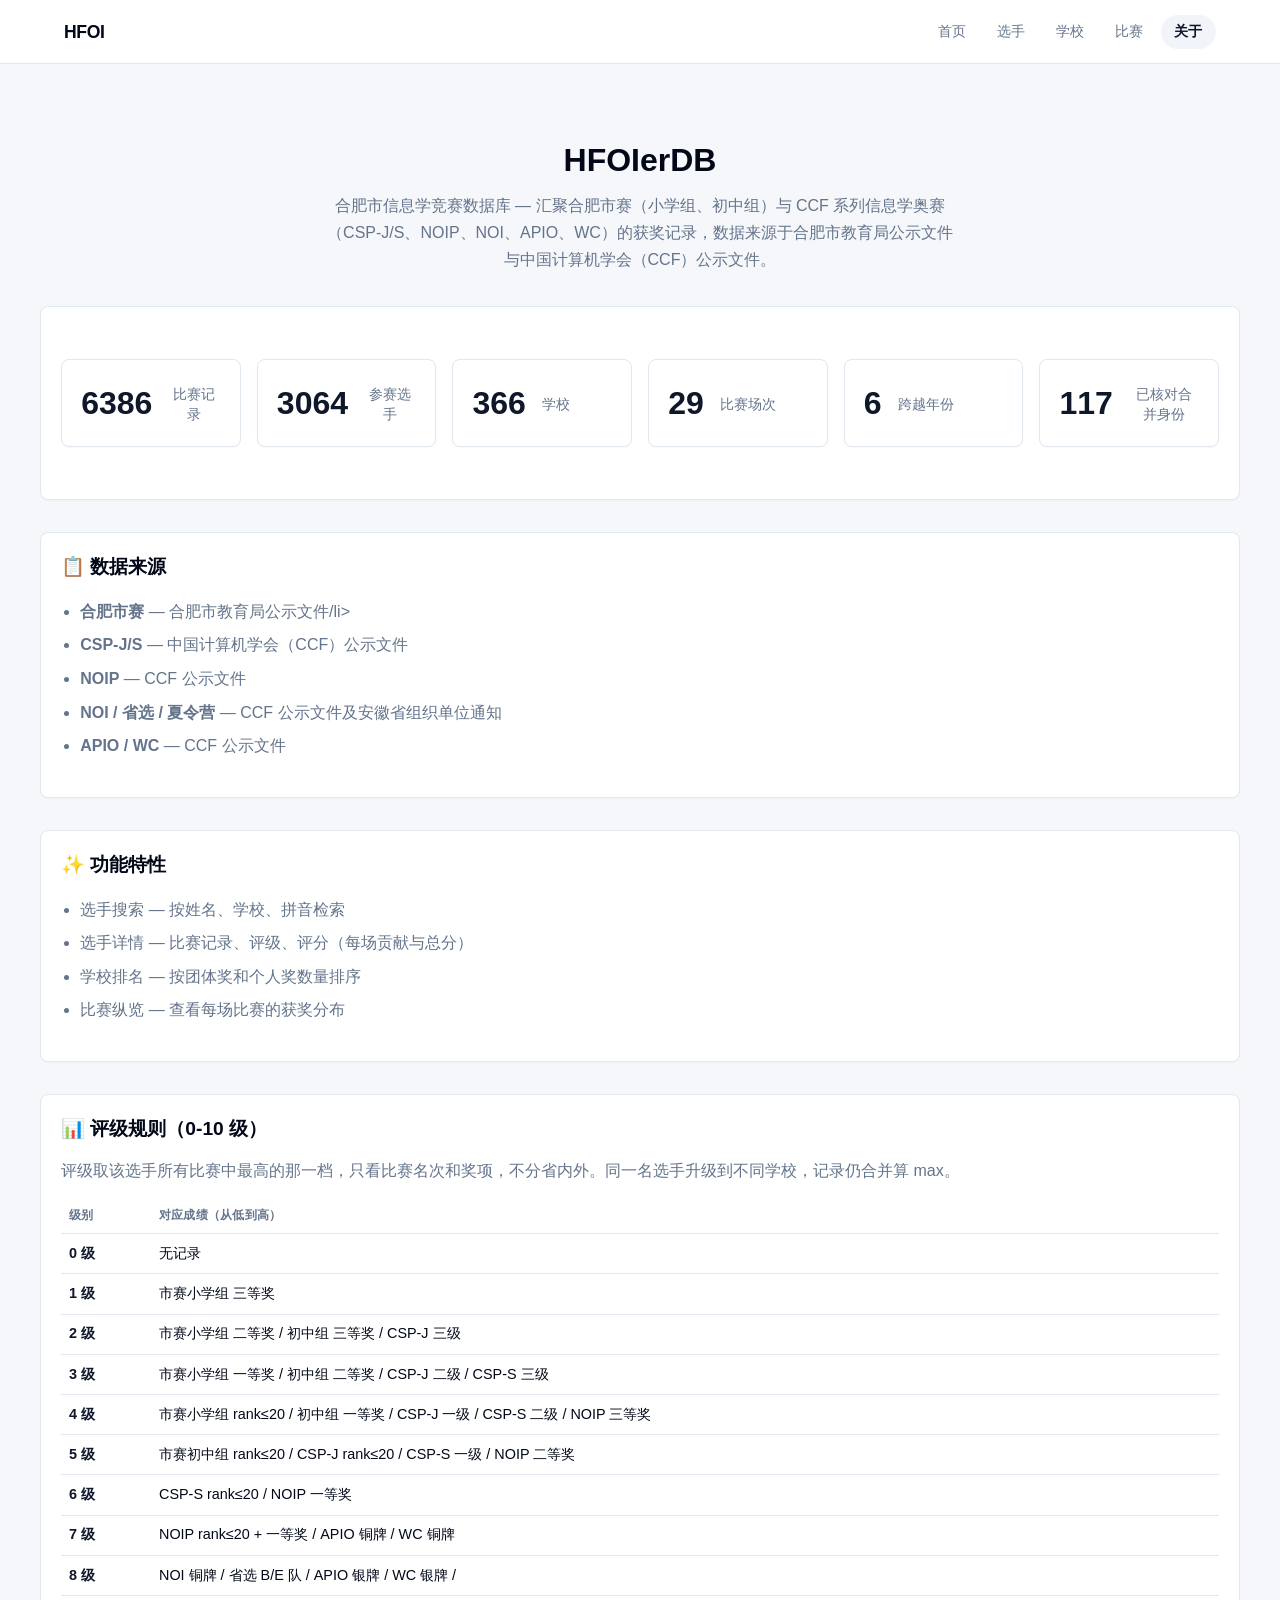
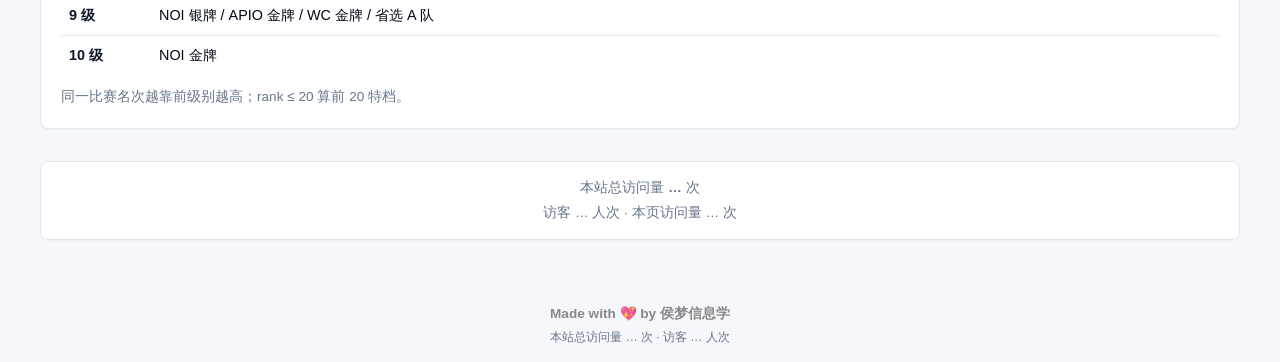
==== commit 7d06a788: "更新页脚团队署名" ====
--- a/hfoi-about.html
+++ b/hfoi-about.html
@@ -76,7 +76,7 @@
 </div>
 <div class="panel visit-info" id="visitInfo"><div>加载中⋯</div></div>
 </main>
-<div class="container footer"><small>Made with 💖 by 北大侯老师信息学团队</small></div>
+<div class="container footer"><small>Made with 💖 by 侯梦信息学</small></div>
 <script src="./js/identity.js?v=20260912a" defer></script>
 <script src="./site.js?v=20260912a" defer></script>
 <script>
